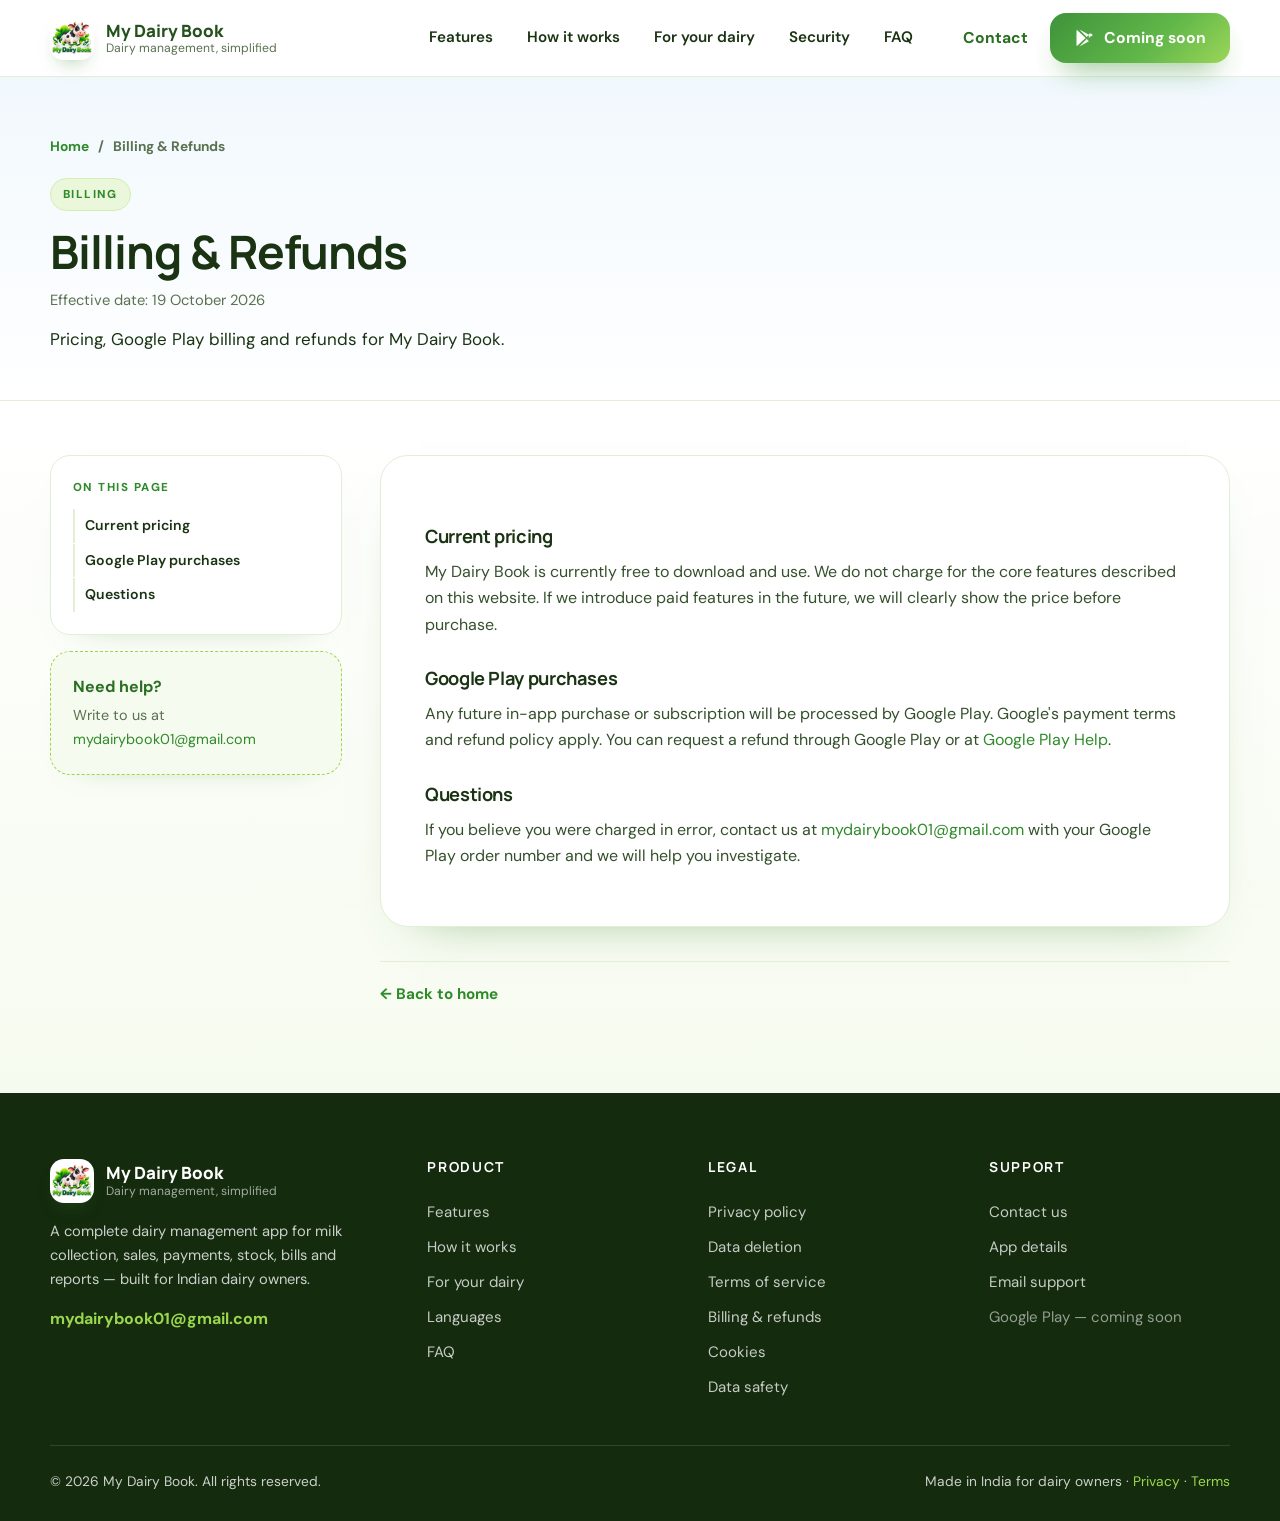
==== billing-refunds.html @ ce06f439 "Add My Dairy Book marketing website and legal pages" ====
<!DOCTYPE html>
<html lang="en">
<head>
  <meta charset="UTF-8">
  <meta name="viewport" content="width=device-width, initial-scale=1.0">
  <title>Billing &amp; Refunds — My Dairy Book</title>
  <meta name="description" content="How billing works for My Dairy Book, including current free pricing, Google Play purchases and refund requests.">
  <meta name="theme-color" content="#2F8A2A">
  <link rel="icon" href="assets/app_icon.png">
  <link rel="preconnect" href="https://fonts.googleapis.com">
  <link rel="preconnect" href="https://fonts.gstatic.com" crossorigin>
  <link href="https://fonts.googleapis.com/css2?family=DM+Sans:opsz,wght@9..40,400;9..40,500;9..40,600;9..40,700;9..40,800&family=Manrope:wght@500;600;700;800&display=swap" rel="stylesheet">
  <link rel="stylesheet" href="styles.css">
  <noscript>
    <style>
      .reveal { opacity: 1 !important; transform: none !important; }
    </style>
  </noscript>
</head>
<body class="legal-page">
  <a class="skip-link" href="#main">Skip to content</a>

<header class="site-header" id="top">
    <div class="container header-inner">
      <a class="brand" href="index.html#top" aria-label="My Dairy Book home">
        <img src="assets/app_icon.png" alt="" class="brand-mark">
        <span class="brand-text">
          <strong>My Dairy Book</strong>
          <span>Dairy management, simplified</span>
        </span>
      </a>

      <nav class="desktop-nav" aria-label="Main navigation">
        <a href="index.html#features">Features</a>
        <a href="index.html#how-it-works">How it works</a>
        <a href="index.html#who-its-for">For your dairy</a>
        <a href="index.html#security">Security</a>
        <a href="index.html#faq">FAQ</a>
      </nav>

      <div class="header-actions">
        <a class="btn btn-ghost desktop-only" href="index.html#contact">Contact</a>
        <span class="btn btn-primary btn-coming-soon">
          <svg viewBox="0 0 24 24" aria-hidden="true" class="btn-icon"><path d="M3.6 2.4 13.9 12 3.6 21.6c-.4-.3-.6-.8-.6-1.3V3.7c0-.5.2-1 .6-1.3Zm11.7 10.9 2.6 2.6-11.4 6.3 8.8-8.9Zm0-2.6L6.5 1.8l11.4 6.3-2.6 2.6Zm1.4 1.3 5-2.7c.7-.4.7-1.4 0-1.8l-2.4-1.3-2.6 2.6 2.6 2.6-2.6.6Z"/></svg>
          Coming soon
        </span>
        <button type="button" class="menu-toggle" aria-label="Open menu" aria-expanded="false" aria-controls="mobile-nav">
          <span></span><span></span><span></span>
        </button>
      </div>
    </div>

    <div class="mobile-nav" id="mobile-nav" hidden>
      <a href="index.html#features">Features</a>
      <a href="index.html#how-it-works">How it works</a>
      <a href="index.html#who-its-for">For your dairy</a>
      <a href="index.html#security">Security</a>
      <a href="index.html#faq">FAQ</a>
      <a href="index.html#contact">Contact</a>
    </div>
  </header>

  <main id="main">
    <section class="legal-hero">
      <div class="container">
        <nav class="breadcrumb" aria-label="Breadcrumb">
          <a href="index.html">Home</a>
          <span aria-hidden="true">/</span>
          <span>Billing &amp; Refunds</span>
        </nav>
        <span class="doc-badge">Billing</span>
        <h1>Billing &amp; Refunds</h1>
        <p class="doc-meta">Effective date: 19 October 2026</p>
        <p class="legal-lead">Pricing, Google Play billing and refunds for My Dairy Book.</p>
      </div>
    </section>

    <section class="legal-page-body">
      <div class="container legal-layout">
        <aside class="legal-aside">
          <div class="toc-card">
            <span class="toc-title">On this page</span>
            <ol class="toc-list">
            <li><a href="#current-pricing">Current pricing</a></li>
            <li><a href="#google-play-purchases">Google Play purchases</a></li>
            <li><a href="#questions">Questions</a></li>
            </ol>
          </div>
          <div class="aside-contact">
            <strong>Need help?</strong>
            <p>Write to us at <a href="mailto:mydairybook01@gmail.com">mydairybook01@gmail.com</a></p>
          </div>
        </aside>

        <div>
          <article class="legal-document legal-document-page">
                    <div class="legal-doc-head">
                      <span class="doc-badge">Billing</span>
                      <h2>Billing &amp; Refunds</h2>
                      <p class="doc-meta">Effective date: 19 October 2026</p>
                    </div>

                    <div class="doc-body">
                      <h3 id="current-pricing">Current pricing</h3>
                      <p>My Dairy Book is currently free to download and use. We do not charge for the core features described on this website. If we introduce paid features in the future, we will clearly show the price before purchase.</p>

                      <h3 id="google-play-purchases">Google Play purchases</h3>
                      <p>Any future in-app purchase or subscription will be processed by Google Play. Google's payment terms and refund policy apply. You can request a refund through Google Play or at <a href="https://support.google.com/googleplay/answer/2479637" target="_blank" rel="noopener">Google Play Help</a>.</p>

                      <h3 id="questions">Questions</h3>
                      <p>If you believe you were charged in error, contact us at <a href="mailto:mydairybook01@gmail.com">mydairybook01@gmail.com</a> with your Google Play order number and we will help you investigate.</p>
                    </div>
                  </article>
          <p class="legal-back"><a href="index.html">&larr; Back to home</a></p>
        </div>
      </div>
    </section>
  </main>

<!-- ================= FOOTER ================= -->
  <footer class="site-footer">
    <div class="container footer-grid">
      <div class="footer-brand">
        <a class="brand" href="index.html#top">
          <img src="assets/app_icon.png" alt="" class="brand-mark">
          <span class="brand-text"><strong>My Dairy Book</strong><span>Dairy management, simplified</span></span>
        </a>
        <p>A complete dairy management app for milk collection, sales, payments, stock, bills and reports — built for Indian dairy owners.</p>
        <a class="footer-email" href="mailto:mydairybook01@gmail.com">mydairybook01@gmail.com</a>
      </div>

      <div class="footer-col">
        <h4>Product</h4>
        <a href="index.html#features">Features</a>
        <a href="index.html#how-it-works">How it works</a>
        <a href="index.html#who-its-for">For your dairy</a>
        <a href="index.html#languages">Languages</a>
        <a href="index.html#faq">FAQ</a>
      </div>

      <div class="footer-col">
        <h4>Legal</h4>
        <a href="privacy-policy.html">Privacy policy</a>
        <a href="data-deletion.html">Data deletion</a>
        <a href="terms-of-service.html">Terms of service</a>
        <a href="billing-refunds.html">Billing &amp; refunds</a>
        <a href="cookies.html">Cookies</a>
        <a href="index.html#security">Data safety</a>
      </div>

      <div class="footer-col">
        <h4>Support</h4>
        <a href="index.html#contact">Contact us</a>
        <a href="index.html#app-details">App details</a>
        <a href="mailto:mydairybook01@gmail.com">Email support</a>
        <span class="footer-coming-soon">Google Play — coming soon</span>
      </div>
    </div>

    <div class="container footer-bottom">
      <p>© 2026 My Dairy Book. All rights reserved.</p>
      <p>Made in India for dairy owners · <a href="privacy-policy.html">Privacy</a> · <a href="terms-of-service.html">Terms</a></p>
    </div>
  </footer>

  <button type="button" id="back-to-top" class="back-to-top" aria-label="Back to top" hidden>&uarr;</button>

  <script src="script.js"></script>
</body>
</html>
---- styles.css ----
/* ==========================================================================
   My Dairy Book — one-page website
   Brand palette taken from the app (lib/app/theme.dart)
   ========================================================================== */

:root {
  --g900: #24511c;
  --g800: #2a6e22;
  --g700: #2f8a2a;
  --g600: #3e9e32;
  --g500: #55b33a;
  --g400: #7cc844;
  --g300: #9bd74c;
  --g200: #d2efb0;
  --g100: #eaf7da;
  --g50: #f6fbef;

  --ink: #1a3313;
  --muted: #5a7250;
  --error: #d93a3a;

  --sky: #f1f8fd;
  --line: #e2eed5;
  --field-line: #cfe3bc;

  --white: #ffffff;
  --radius-sm: 14px;
  --radius: 20px;
  --radius-lg: 28px;

  --shadow-soft: 0 22px 45px -20px rgba(47, 125, 30, 0.25);
  --shadow-card: 0 16px 40px -22px rgba(47, 125, 30, 0.35);
  --grad: linear-gradient(135deg, var(--g700) 0%, var(--g500) 60%, #94d24b 100%);
  --grad-soft: linear-gradient(135deg, var(--g300), var(--g600));
  --container: 1180px;
}

* { margin: 0; padding: 0; box-sizing: border-box; }

html { scroll-behavior: smooth; scroll-padding-top: 92px; }

body {
  font-family: "DM Sans", system-ui, -apple-system, "Segoe UI", sans-serif;
  color: var(--ink);
  background: var(--white);
  line-height: 1.65;
  -webkit-font-smoothing: antialiased;
  overflow-x: hidden;
}

img { max-width: 100%; display: block; }
a { color: var(--g700); text-decoration: none; }
a:hover { text-decoration: underline; }
h1, h2, h3, h4 { font-family: "Manrope", "DM Sans", sans-serif; line-height: 1.15; letter-spacing: -0.02em; color: var(--ink); }

.container { width: min(var(--container), 100% - 48px); margin-inline: auto; }

.skip-link {
  position: absolute; left: -999px; top: 0; z-index: 999;
  background: var(--g700); color: #fff; padding: 10px 16px; border-radius: 0 0 12px 0;
}
.skip-link:focus { left: 0; }

/* ============ Buttons ============ */
.btn {
  display: inline-flex; align-items: center; justify-content: center; gap: 10px;
  font-weight: 700; font-size: 0.98rem; line-height: 1;
  padding: 15px 24px; border-radius: 16px; border: 0; cursor: pointer;
  transition: transform 0.2s ease, box-shadow 0.2s ease, background 0.2s ease;
  white-space: nowrap;
}
.btn:hover { text-decoration: none; transform: translateY(-2px); }
.btn:active { transform: translateY(0); }
.btn-coming-soon { cursor: default; opacity: 0.92; }
.btn-coming-soon:hover, .btn-coming-soon:active { transform: none; }
.btn-icon { width: 20px; height: 20px; fill: currentColor; flex: none; }
.btn-lg { padding: 18px 30px; font-size: 1.05rem; border-radius: 18px; }
.btn-block { width: 100%; }

.btn-primary {
  color: #fff; background: var(--grad);
  box-shadow: 0 16px 30px -14px rgba(47, 138, 42, 0.7);
}
.btn-primary:hover { box-shadow: 0 20px 38px -14px rgba(47, 138, 42, 0.85); }

.btn-outline {
  color: var(--g800); background: #fff; border: 2px solid var(--g300);
  box-shadow: 0 10px 24px -18px rgba(47, 125, 30, 0.5);
}
.btn-outline:hover { border-color: var(--g500); }

.btn-ghost { color: var(--g800); background: transparent; padding-inline: 14px; }
.btn-ghost:hover { background: var(--g100); }

.btn-white { color: var(--g800); background: #fff; box-shadow: 0 18px 36px -20px rgba(0, 0, 0, 0.45); }
.btn-outline-light { color: #fff; border: 2px solid rgba(255, 255, 255, 0.55); background: transparent; }
.btn-outline-light:hover { background: rgba(255, 255, 255, 0.12); }

/* ============ Header ============ */
.site-header {
  position: sticky; top: 0; z-index: 60;
  background: rgba(255, 255, 255, 0.86);
  backdrop-filter: blur(16px);
  -webkit-backdrop-filter: blur(16px);
  border-bottom: 1px solid rgba(226, 238, 213, 0.9);
}
.header-inner { display: flex; align-items: center; gap: 22px; height: 76px; }

.brand { display: inline-flex; align-items: center; gap: 12px; }
.brand:hover { text-decoration: none; }
.brand-mark { width: 44px; height: 44px; border-radius: 14px; box-shadow: 0 10px 20px -12px rgba(47, 125, 30, 0.65); }
.brand-text { display: flex; flex-direction: column; line-height: 1.2; }
.brand-text strong { font-family: "Manrope", sans-serif; font-size: 1.06rem; font-weight: 800; color: var(--g900); }
.brand-text span { font-size: 0.76rem; color: var(--muted); }

.desktop-nav { display: flex; gap: 6px; margin-left: auto; }
.desktop-nav a {
  color: var(--ink); font-weight: 600; font-size: 0.95rem;
  padding: 10px 14px; border-radius: 12px; transition: background 0.2s ease, color 0.2s ease;
}
.desktop-nav a:hover { background: var(--g100); color: var(--g800); text-decoration: none; }
.header-actions { display: flex; align-items: center; gap: 8px; }

.menu-toggle {
  display: none; flex-direction: column; justify-content: center; gap: 5px;
  width: 44px; height: 44px; border-radius: 12px; border: 1.5px solid var(--field-line);
  background: #fff; cursor: pointer; padding: 0 11px;
}
.menu-toggle span { display: block; height: 2px; background: var(--g800); border-radius: 2px; transition: transform 0.25s ease, opacity 0.25s ease; }
.menu-toggle[aria-expanded="true"] span:nth-child(1) { transform: translateY(7px) rotate(45deg); }
.menu-toggle[aria-expanded="true"] span:nth-child(2) { opacity: 0; }
.menu-toggle[aria-expanded="true"] span:nth-child(3) { transform: translateY(-7px) rotate(-45deg); }

.mobile-nav {
  display: none; flex-direction: column; gap: 2px;
  padding: 12px 24px 20px; border-top: 1px solid var(--line); background: #fff;
}
.mobile-nav a { padding: 12px 8px; font-weight: 600; color: var(--ink); border-radius: 10px; }
.mobile-nav a:hover { background: var(--g50); text-decoration: none; color: var(--g800); }

/* ============ Hero ============ */
.hero {
  position: relative; overflow: hidden;
  background: linear-gradient(180deg, var(--sky) 0%, var(--white) 46%, var(--g50) 100%);
  padding: 68px 0 0;
}
.hero-glow { position: absolute; border-radius: 50%; filter: blur(70px); pointer-events: none; }
.hero-glow-a { width: 520px; height: 520px; background: rgba(155, 215, 76, 0.35); top: -160px; right: -120px; }
.hero-glow-b { width: 420px; height: 420px; background: rgba(124, 200, 68, 0.22); bottom: 40px; left: -180px; }

.hero-grid {
  position: relative; display: grid; grid-template-columns: 1.05fr 0.95fr;
  gap: 56px; align-items: center; padding-bottom: 26px;
}
.hero-copy { max-width: 620px; }

.eyebrow {
  display: inline-flex; align-items: center; gap: 9px;
  font-size: 0.78rem; font-weight: 800; letter-spacing: 0.14em; text-transform: uppercase;
  color: var(--g700); background: var(--g100); border: 1px solid var(--g200);
  padding: 8px 14px; border-radius: 999px; margin-bottom: 22px;
}
.eyebrow-dot { width: 8px; height: 8px; border-radius: 50%; background: var(--g500); box-shadow: 0 0 0 4px rgba(85, 179, 58, 0.18); }
.eyebrow-light { color: #eafbe0; background: rgba(255, 255, 255, 0.12); border-color: rgba(255, 255, 255, 0.22); }

.hero h1 { font-size: clamp(2.5rem, 4.6vw, 3.9rem); font-weight: 800; margin-bottom: 20px; }
.grad-text { background: var(--grad); -webkit-background-clip: text; background-clip: text; color: transparent; }
.hero-lead { font-size: 1.12rem; color: var(--muted); max-width: 560px; margin-bottom: 30px; }
.hero-actions { display: flex; flex-wrap: wrap; gap: 14px; margin-bottom: 32px; }

.hero-trust { display: flex; align-items: center; gap: 14px; color: var(--muted); font-size: 0.95rem; }
.hero-trust strong { color: var(--ink); }
.trust-avatars { display: flex; }
.trust-avatars span {
  width: 38px; height: 38px; border-radius: 50%; display: grid; place-items: center;
  background: #fff; border: 2px solid var(--g200); font-size: 1rem; margin-left: -8px;
  box-shadow: 0 8px 18px -12px rgba(47, 125, 30, 0.5);
}
.trust-avatars span:first-child { margin-left: 0; }

/* Phone mockup */
.hero-visual { position: relative; display: flex; justify-content: center; }
.phone-frame {
  position: relative; width: 330px; border-radius: 46px; padding: 12px;
  background: linear-gradient(160deg, #2f5d24, #16330f);
  box-shadow: 0 50px 90px -40px rgba(26, 51, 19, 0.65), inset 0 0 0 2px rgba(255, 255, 255, 0.08);
}
.phone-notch {
  position: absolute; top: 22px; left: 50%; transform: translateX(-50%);
  width: 110px; height: 22px; border-radius: 999px; background: #10270c; z-index: 2;
}
.phone-screen {
  border-radius: 36px; background: linear-gradient(180deg, var(--sky), var(--g50));
  padding: 54px 16px 18px; min-height: 560px; overflow: hidden;
}
.app-topbar { display: flex; align-items: center; justify-content: space-between; margin-bottom: 16px; }
.app-overline { display: block; font-size: 0.62rem; letter-spacing: 0.16em; font-weight: 800; color: var(--g700); }
.app-topbar strong { font-size: 1.02rem; color: var(--ink); }
.app-avatar {
  width: 40px; height: 40px; border-radius: 50%; display: grid; place-items: center;
  background: #fff; border: 2px solid var(--g300); color: var(--g800); font-weight: 800; font-size: 0.8rem;
}
.profit-card {
  background: var(--grad); border-radius: 22px; padding: 16px;
  color: #fff; box-shadow: 0 22px 36px -20px rgba(47, 138, 42, 0.8);
}
.profit-label { font-size: 0.62rem; letter-spacing: 0.14em; font-weight: 800; opacity: 0.8; }
.profit-value { display: block; font-size: 1.9rem; font-weight: 800; margin: 4px 0 12px; }
.profit-split { display: flex; gap: 10px; border-top: 1px solid rgba(255, 255, 255, 0.22); padding-top: 10px; }
.profit-split span { flex: 1; display: flex; flex-direction: column; }
.profit-split small { font-size: 0.62rem; opacity: 0.78; }
.profit-split b { font-size: 0.86rem; }

.app-section-title { font-size: 0.62rem; letter-spacing: 0.14em; font-weight: 800; color: var(--muted); margin: 16px 0 10px; }
.app-metrics { display: grid; grid-template-columns: 1fr 1fr; gap: 10px; }
.app-metric {
  background: #fff; border: 1px solid var(--line); border-radius: 16px; padding: 12px;
  display: flex; flex-direction: column; gap: 2px;
  box-shadow: 0 12px 24px -20px rgba(47, 125, 30, 0.5);
}
.app-metric b { font-size: 1rem; color: var(--g900); }
.app-metric small { font-size: 0.68rem; color: var(--muted); }
.metric-icon { width: 30px; height: 30px; border-radius: 10px; display: grid; place-items: center; font-size: 0.9rem; margin-bottom: 4px; }
.metric-icon.green { background: var(--g100); }
.metric-icon.blue { background: #e4f1fb; }
.metric-icon.amber { background: #fff1cf; }
.metric-icon.pink { background: #fde8e8; }

.app-actions { display: grid; grid-template-columns: repeat(4, 1fr); gap: 8px; margin-top: 14px; }
.app-actions div {
  background: #fff; border: 1px solid var(--line); border-radius: 14px; padding: 10px 4px;
  display: flex; flex-direction: column; align-items: center; gap: 4px; font-size: 1.05rem;
}
.app-actions small { font-size: 0.6rem; color: var(--g900); font-weight: 700; }

.float-card {
  position: absolute; display: flex; align-items: center; gap: 10px;
  background: #fff; border: 1px solid var(--line); border-radius: 18px; padding: 12px 16px;
  box-shadow: var(--shadow-card); animation: floaty 5s ease-in-out infinite;
}
.float-card strong { display: block; font-size: 0.86rem; color: var(--ink); }
.float-card small { font-size: 0.72rem; color: var(--muted); }
.float-icon {
  width: 34px; height: 34px; border-radius: 12px; display: grid; place-items: center;
  background: var(--g100); color: var(--g700); font-weight: 800; flex: none;
}
.float-icon.blue { background: #e4f1fb; color: #2f6fa8; }
.float-a { top: 72px; left: -18px; }
.float-b { bottom: 84px; right: -26px; animation-delay: 1.6s; }
.hero-ring {
  position: absolute; inset: auto -20px -40px auto; width: 200px; height: 200px;
  border: 22px solid rgba(155, 215, 76, 0.25); border-radius: 50%; z-index: -1;
}

@keyframes floaty {
  0%, 100% { transform: translateY(0); }
  50% { transform: translateY(-10px); }
}

/* Stats strip */
.stats-strip {
  position: relative; display: grid; grid-template-columns: repeat(4, 1fr); gap: 12px;
  background: #fff; border: 1px solid var(--line); border-radius: 26px;
  padding: 24px 28px; margin-top: 44px;
  box-shadow: var(--shadow-card);
}
.stat { display: flex; flex-direction: column; align-items: center; text-align: center; padding: 6px 10px; }
.stat + .stat { border-left: 1px solid var(--line); }
.stat strong { font-family: "Manrope", sans-serif; font-size: 2rem; font-weight: 800; color: var(--g700); }
.stat span { font-size: 0.86rem; color: var(--muted); font-weight: 600; }

/* ============ Logo strip ============ */
.logo-strip { padding: 30px 0 8px; }
.logo-strip-inner {
  display: flex; flex-wrap: wrap; align-items: center; justify-content: center; gap: 14px;
  color: var(--muted); font-weight: 700; font-size: 0.94rem;
}
.logo-strip-inner i { width: 5px; height: 5px; border-radius: 50%; background: var(--g300); }

/* ============ Sections ============ */
.section { padding: 96px 0; }
.section-alt { background: linear-gradient(180deg, var(--g50), #fbfdf7); }
.section-dark { background: linear-gradient(140deg, var(--g900), var(--g800) 55%, var(--g700)); color: #fff; }

.section-head { max-width: 720px; margin: 0 auto 56px; text-align: center; }
.section-head h2 { font-size: clamp(2rem, 3.4vw, 2.8rem); font-weight: 800; margin-bottom: 16px; }
.section-head p { color: var(--muted); font-size: 1.06rem; }

/* ============ Features ============ */
.feature-grid { display: grid; grid-template-columns: repeat(3, 1fr); gap: 22px; }
.feature-card {
  background: #fff; border: 1px solid var(--line); border-radius: var(--radius-lg);
  padding: 28px 26px; transition: transform 0.25s ease, box-shadow 0.25s ease, border-color 0.25s ease;
  box-shadow: 0 14px 34px -30px rgba(47, 125, 30, 0.55);
}
.feature-card:hover { transform: translateY(-6px); box-shadow: var(--shadow-card); border-color: var(--g200); }
.feature-icon {
  width: 54px; height: 54px; border-radius: 17px; display: grid; place-items: center;
  background: var(--grad-soft); color: #fff; margin-bottom: 20px;
  box-shadow: 0 14px 26px -16px rgba(62, 158, 50, 0.9);
}
.feature-icon svg { width: 27px; height: 27px; }
.feature-card h3 { font-size: 1.18rem; margin-bottom: 9px; }
.feature-card p { color: var(--muted); font-size: 0.97rem; }

.feature-extra {
  margin-top: 26px; display: grid; grid-template-columns: 1fr 1fr; gap: 30px; align-items: center;
  background: linear-gradient(120deg, var(--sky), var(--g50));
  border: 1px solid var(--line); border-radius: var(--radius-lg); padding: 38px 40px;
}
.mini-label { display: block; font-size: 0.76rem; letter-spacing: 0.14em; text-transform: uppercase; font-weight: 800; color: var(--g700); margin-bottom: 10px; }
.feature-extra h3 { font-size: 1.7rem; margin-bottom: 10px; }
.feature-extra p { color: var(--muted); }
.chips { display: flex; flex-wrap: wrap; gap: 10px; justify-content: flex-end; }
.chip {
  background: #fff; border: 1px solid var(--field-line); border-radius: 999px;
  padding: 11px 18px; font-weight: 700; font-size: 0.9rem; color: var(--g900);
  box-shadow: 0 10px 22px -20px rgba(47, 125, 30, 0.6);
}

/* ============ How it works ============ */
.steps { display: grid; grid-template-columns: repeat(4, 1fr); gap: 22px; counter-reset: step; }
.step {
  position: relative; background: #fff; border: 1px solid var(--line); border-radius: var(--radius-lg);
  padding: 30px 24px 26px; overflow: hidden;
  box-shadow: 0 14px 34px -30px rgba(47, 125, 30, 0.55);
}
.step-number {
  position: absolute; top: 16px; right: 20px;
  font-family: "Manrope", sans-serif; font-size: 2.4rem; font-weight: 800;
  color: var(--g100); line-height: 1;
}
.step-icon { font-size: 1.9rem; margin-bottom: 18px; }
.step h3 { font-size: 1.08rem; margin-bottom: 8px; }
.step p { color: var(--muted); font-size: 0.94rem; }

/* ============ Split / audience ============ */
.split-grid { display: grid; grid-template-columns: 1fr 1fr; gap: 60px; align-items: center; }
.split-copy h2 { font-size: clamp(1.9rem, 3vw, 2.6rem); margin-bottom: 16px; }
.split-copy p { color: var(--muted); margin-bottom: 22px; }
.check-list { list-style: none; display: grid; gap: 12px; }
.check-list li { display: flex; align-items: flex-start; gap: 12px; font-weight: 600; color: var(--ink); }
.check-list span {
  width: 26px; height: 26px; flex: none; border-radius: 9px; display: grid; place-items: center;
  background: var(--g100); color: var(--g700); font-weight: 800; font-size: 0.8rem;
}

.audience-grid { display: grid; grid-template-columns: 1fr 1fr; gap: 18px; }
.audience-card {
  background: #fff; border: 1px solid var(--line); border-radius: var(--radius);
  padding: 24px 22px; box-shadow: 0 14px 34px -30px rgba(47, 125, 30, 0.55);
}
.audience-card:nth-child(2), .audience-card:nth-child(3) { transform: translateY(18px); }
.audience-card span { font-size: 1.8rem; display: block; margin-bottom: 12px; }
.audience-card h3 { font-size: 1.04rem; margin-bottom: 6px; }
.audience-card p { color: var(--muted); font-size: 0.9rem; }

/* ============ Languages ============ */
.languages-grid { display: grid; grid-template-columns: 1.1fr 0.9fr; gap: 60px; align-items: center; }
.section-dark h2 { color: #fff; font-size: clamp(1.9rem, 3vw, 2.6rem); margin-bottom: 16px; }
.light-text { color: rgba(255, 255, 255, 0.82); margin-bottom: 26px; }
.language-tags { display: flex; flex-wrap: wrap; gap: 10px; }
.language-tags span {
  background: rgba(255, 255, 255, 0.12); border: 1px solid rgba(255, 255, 255, 0.2);
  color: #fff; border-radius: 999px; padding: 9px 16px; font-weight: 600; font-size: 0.92rem;
}

.language-visual { display: grid; gap: 18px; }
.quote-card {
  position: relative; background: #fff; color: var(--ink); border-radius: var(--radius-lg);
  padding: 30px 28px 24px; box-shadow: 0 30px 60px -30px rgba(0, 0, 0, 0.5);
}
.quote-mark { position: absolute; top: -6px; left: 20px; font-size: 4rem; color: var(--g200); font-family: Georgia, serif; line-height: 1; }
.quote-card p { font-size: 1.08rem; font-weight: 600; position: relative; }
.quote-caption { display: block; margin-top: 12px; color: var(--muted); font-size: 0.84rem; font-weight: 700; }
.quote-card-small { display: flex; align-items: center; gap: 16px; padding: 20px 24px; }
.quote-card-small p { font-size: 0.94rem; font-weight: 700; }

.voice-bars { display: flex; align-items: flex-end; gap: 4px; height: 34px; flex: none; }
.voice-bars i { width: 5px; border-radius: 4px; background: var(--g500); animation: pulse 1.2s ease-in-out infinite; }
.voice-bars i:nth-child(1) { height: 40%; animation-delay: 0s; }
.voice-bars i:nth-child(2) { height: 75%; animation-delay: 0.12s; }
.voice-bars i:nth-child(3) { height: 55%; animation-delay: 0.24s; }
.voice-bars i:nth-child(4) { height: 95%; animation-delay: 0.36s; }
.voice-bars i:nth-child(5) { height: 60%; animation-delay: 0.48s; }
.voice-bars i:nth-child(6) { height: 85%; animation-delay: 0.6s; }
.voice-bars i:nth-child(7) { height: 45%; animation-delay: 0.72s; }
.voice-bars i:nth-child(8) { height: 70%; animation-delay: 0.84s; }

@keyframes pulse {
  0%, 100% { transform: scaleY(0.6); opacity: 0.7; }
  50% { transform: scaleY(1); opacity: 1; }
}

/* ============ Security ============ */
.security-grid { display: grid; grid-template-columns: repeat(4, 1fr); gap: 20px; margin-bottom: 26px; }
.security-card {
  background: #fff; border: 1px solid var(--line); border-radius: var(--radius);
  padding: 26px 24px; box-shadow: 0 14px 34px -30px rgba(47, 125, 30, 0.55);
}
.security-icon { font-size: 1.7rem; display: block; margin-bottom: 14px; }
.security-card h3 { font-size: 1.04rem; margin-bottom: 8px; }
.security-card p { color: var(--muted); font-size: 0.92rem; }

.permissions-card {
  background: linear-gradient(120deg, var(--g50), var(--sky));
  border: 1px solid var(--line); border-radius: var(--radius-lg); padding: 34px 38px;
}
.permissions-card h3 { font-size: 1.3rem; margin-bottom: 20px; }
.permissions-grid { display: grid; grid-template-columns: repeat(3, 1fr); gap: 18px; }
.permissions-grid div { display: flex; flex-direction: column; gap: 4px; }
.permissions-grid strong { color: var(--g800); font-size: 0.96rem; }
.permissions-grid span { color: var(--muted); font-size: 0.88rem; }

.datasafety-card {
  margin-top: 26px; background: #fff; border: 1px solid var(--line);
  border-radius: var(--radius-lg); padding: 34px 38px;
  box-shadow: 0 14px 34px -30px rgba(47, 125, 30, 0.55);
}
.datasafety-head { display: flex; align-items: center; gap: 16px; margin-bottom: 24px; }
.datasafety-head .security-icon { margin: 0; }
.datasafety-head h3 { font-size: 1.3rem; margin-bottom: 4px; }
.datasafety-head p { color: var(--muted); font-size: 0.94rem; }
.datasafety-grid { display: grid; grid-template-columns: repeat(2, 1fr); gap: 18px 30px; }
.datasafety-grid div { display: flex; flex-direction: column; gap: 3px; padding-left: 16px; border-left: 3px solid var(--g200); }
.datasafety-grid strong { color: var(--g800); font-size: 0.96rem; }
.datasafety-grid span { color: var(--muted); font-size: 0.88rem; }

/* ============ Legal ============ */
.legal-overview { display: grid; grid-template-columns: repeat(2, 1fr); gap: 16px; margin-bottom: 60px; }
.legal-tile {
  display: flex; align-items: center; gap: 16px;
  background: #fff; border: 1px solid var(--line); border-radius: var(--radius);
  padding: 20px 22px; color: var(--ink); box-shadow: 0 14px 34px -32px rgba(47, 125, 30, 0.6);
  transition: transform 0.22s ease, border-color 0.22s ease, box-shadow 0.22s ease;
}
.legal-tile:hover { text-decoration: none; transform: translateY(-3px); border-color: var(--g200); box-shadow: var(--shadow-card); }
.legal-tile-icon { width: 48px; height: 48px; border-radius: 15px; background: var(--g100); display: grid; place-items: center; font-size: 1.3rem; flex: none; }
.legal-tile span:nth-child(2) { display: flex; flex-direction: column; gap: 2px; }
.legal-tile strong { font-size: 1.02rem; }
.legal-tile small { color: var(--muted); font-size: 0.86rem; }
.legal-arrow { margin-left: auto; color: var(--g600); font-size: 1.3rem; font-weight: 700; }

.legal-document {
  background: #fff; border: 1px solid var(--line); border-radius: var(--radius-lg);
  padding: 46px 50px; margin-bottom: 30px; scroll-margin-top: 100px;
  box-shadow: 0 22px 50px -40px rgba(47, 125, 30, 0.7);
}
.legal-doc-head { border-bottom: 1px solid var(--line); padding-bottom: 24px; margin-bottom: 28px; }
.doc-badge {
  display: inline-block; background: var(--g100); color: var(--g700); border: 1px solid var(--g200);
  font-size: 0.72rem; font-weight: 800; letter-spacing: 0.12em; text-transform: uppercase;
  padding: 6px 12px; border-radius: 999px; margin-bottom: 14px;
}
.legal-doc-head h2 { font-size: clamp(1.7rem, 2.6vw, 2.2rem); margin-bottom: 8px; }
.doc-meta { color: var(--muted); font-size: 0.88rem; }
.doc-body { max-width: 860px; }
.doc-body p { color: #35502c; margin-bottom: 16px; }
.doc-body h3 { font-size: 1.14rem; margin: 30px 0 12px; }
.doc-body ul { margin: 0 0 18px 0; padding-left: 22px; display: grid; gap: 8px; }
.doc-body li { color: #35502c; }
.doc-body strong { color: var(--ink); }

.contact-box {
  background: var(--g50); border: 1px dashed var(--g300); border-radius: var(--radius);
  padding: 22px 24px; margin-top: 12px;
}
.contact-box strong { display: block; margin-bottom: 6px; color: var(--g800); }
.contact-box p { margin: 0; }

.steps-list { display: grid; gap: 16px; margin: 18px 0 26px; }
.steps-item { display: flex; gap: 16px; align-items: flex-start; }
.steps-item > span {
  width: 34px; height: 34px; flex: none; border-radius: 11px; display: grid; place-items: center;
  background: var(--grad-soft); color: #fff; font-weight: 800; font-size: 0.9rem;
}
.steps-item strong { display: block; margin-bottom: 2px; }
.steps-item p { margin: 0; }

/* ============ Legal pages ============ */
.legal-hero {
  background: linear-gradient(180deg, var(--sky), #fff);
  border-bottom: 1px solid var(--line);
  padding: 58px 0 46px;
}
.breadcrumb {
  display: flex; align-items: center; gap: 9px; flex-wrap: wrap;
  font-size: 0.86rem; font-weight: 700; color: var(--muted); margin-bottom: 20px;
}
.breadcrumb a { color: var(--g700); }
.legal-hero .doc-badge { margin-bottom: 14px; }
.legal-hero h1 { font-size: clamp(2rem, 3.6vw, 2.9rem); margin-bottom: 10px; }
.legal-hero .doc-meta { color: var(--muted); font-size: 0.92rem; }
.legal-lead { color: var(--ink); font-size: 1.06rem; max-width: 760px; margin-top: 14px; }

.legal-page-body { padding: 54px 0 86px; background: linear-gradient(180deg, #fff, var(--g50)); }
.legal-layout { display: grid; grid-template-columns: 292px 1fr; gap: 38px; align-items: start; }
.legal-aside { position: sticky; top: 98px; display: grid; gap: 16px; }
.toc-card, .aside-contact {
  background: #fff; border: 1px solid var(--line); border-radius: var(--radius);
  padding: 22px; box-shadow: 0 14px 34px -32px rgba(47, 125, 30, 0.6);
}
.toc-title {
  display: block; font-size: 0.72rem; letter-spacing: 0.13em; text-transform: uppercase;
  font-weight: 800; color: var(--g700); margin-bottom: 12px;
}
.toc-list { list-style: none; display: grid; gap: 1px; max-height: 58vh; overflow: auto; }
.toc-list a {
  display: block; padding: 7px 10px; border-left: 2px solid var(--line);
  color: var(--ink); font-size: 0.88rem; font-weight: 600; line-height: 1.4;
}
.toc-list a:hover { color: var(--g700); border-left-color: var(--g400); background: var(--g50); text-decoration: none; }
.aside-contact { background: var(--g50); border-style: dashed; border-color: var(--g300); }
.aside-contact strong { display: block; color: var(--g800); margin-bottom: 4px; }
.aside-contact p { color: var(--muted); font-size: 0.9rem; margin: 0; }

.legal-document-page { margin-bottom: 0; padding: 40px 44px; }
.legal-document-page .legal-doc-head { display: none; }
.legal-document-page .doc-body { max-width: none; }
.doc-body h3 { scroll-margin-top: 104px; }
.legal-back {
  margin-top: 34px; padding-top: 20px; border-top: 1px solid var(--line);
  font-weight: 700; font-size: 0.95rem;
}

/* ============ FAQ ============ */
.faq-grid { display: grid; grid-template-columns: 0.85fr 1.15fr; gap: 60px; align-items: start; }
.faq-grid h2 { font-size: clamp(1.9rem, 3vw, 2.5rem); margin-bottom: 14px; }
.faq-grid p { color: var(--muted); }
.faq-list { display: grid; gap: 12px; }
.faq-list details {
  background: #fff; border: 1px solid var(--line); border-radius: var(--radius);
  padding: 6px 22px; transition: border-color 0.2s ease;
}
.faq-list details[open] { border-color: var(--g200); box-shadow: 0 16px 36px -32px rgba(47, 125, 30, 0.7); }
.faq-list summary {
  cursor: pointer; list-style: none; display: flex; align-items: center; justify-content: space-between; gap: 14px;
  font-weight: 700; font-size: 1.02rem; padding: 16px 0; color: var(--ink);
}
.faq-list summary::-webkit-details-marker { display: none; }
.faq-list summary::after {
  content: "+"; font-size: 1.35rem; font-weight: 700; color: var(--g600);
  transition: transform 0.2s ease; flex: none;
}
.faq-list details[open] summary::after { transform: rotate(45deg); }
.faq-list details p { color: var(--muted); padding: 0 0 18px; font-size: 0.95rem; }

/* ============ App details ============ */
.details-card {
  max-width: 780px; margin: 0 auto; background: #fff; border: 1px solid var(--line);
  border-radius: var(--radius-lg); padding: 14px 34px; box-shadow: var(--shadow-card);
}
.details-row {
  display: flex; align-items: center; justify-content: space-between; gap: 24px;
  padding: 17px 0; border-bottom: 1px solid var(--line);
}
.details-row:last-child { border-bottom: 0; }
.details-row span { color: var(--muted); font-weight: 600; font-size: 0.95rem; }
.details-row strong { text-align: right; font-size: 0.98rem; }

/* ============ Contact ============ */
.contact-grid { display: grid; grid-template-columns: 1fr 0.95fr; gap: 60px; align-items: start; }
.contact-grid h2 { font-size: clamp(1.9rem, 3vw, 2.6rem); margin-bottom: 16px; }
.contact-grid p { color: var(--muted); margin-bottom: 26px; }
.contact-methods { display: grid; gap: 14px; }
.contact-method {
  display: flex; align-items: center; gap: 16px; color: var(--ink);
  background: #fff; border: 1px solid var(--line); border-radius: var(--radius);
  padding: 16px 20px; box-shadow: 0 14px 34px -32px rgba(47, 125, 30, 0.6);
}
a.contact-method:hover { text-decoration: none; border-color: var(--g200); }
.contact-method span { font-size: 1.4rem; }
.contact-method small { display: block; color: var(--muted); font-size: 0.8rem; font-weight: 700; }
.contact-method strong { font-size: 0.98rem; word-break: break-word; }

.contact-card {
  background: linear-gradient(150deg, var(--g900), var(--g700));
  border-radius: var(--radius-lg); padding: 36px 34px; color: #fff;
  box-shadow: 0 40px 70px -40px rgba(26, 51, 19, 0.8);
}
.contact-card h3 { color: #fff; font-size: 1.35rem; margin-bottom: 4px; }
.contact-card-sub { color: rgba(255, 255, 255, 0.75) !important; font-size: 0.9rem; margin-bottom: 22px !important; }
.contact-form { display: grid; gap: 8px; }
.contact-form label { font-size: 0.82rem; font-weight: 700; color: rgba(255, 255, 255, 0.85); margin-top: 6px; }
.contact-form input, .contact-form select, .contact-form textarea {
  width: 100%; padding: 13px 15px; border-radius: 13px; border: 1.5px solid rgba(255, 255, 255, 0.25);
  background: rgba(255, 255, 255, 0.96); color: var(--ink); font: inherit; font-size: 0.95rem; resize: vertical;
}
.contact-form input:focus, .contact-form select:focus, .contact-form textarea:focus {
  outline: 3px solid rgba(155, 215, 76, 0.5); border-color: transparent;
}
.contact-form .btn { margin-top: 14px; }
.form-note { font-size: 0.78rem; color: rgba(255, 255, 255, 0.7) !important; text-align: center; margin-top: 10px !important; }

/* ============ Final CTA ============ */
.final-cta { padding: 20px 0 96px; }
.final-cta-inner {
  display: flex; align-items: center; justify-content: space-between; gap: 40px;
  background: var(--grad); border-radius: 32px; padding: 54px 56px; color: #fff;
  box-shadow: 0 44px 80px -40px rgba(47, 138, 42, 0.75);
}
.final-cta h2 { color: #fff; font-size: clamp(1.8rem, 3vw, 2.5rem); margin-bottom: 10px; }
.final-cta p { color: rgba(255, 255, 255, 0.85); }
.final-cta-actions { display: flex; flex-wrap: wrap; gap: 14px; flex: none; }

/* ============ Footer ============ */
.site-footer { background: #142b0e; color: rgba(255, 255, 255, 0.78); padding: 66px 0 28px; }
.footer-grid { display: grid; grid-template-columns: 1.4fr 1fr 1fr 1fr; gap: 40px; padding-bottom: 46px; border-bottom: 1px solid rgba(255, 255, 255, 0.12); }
.footer-brand .brand { margin-bottom: 16px; }
.footer-brand .brand-text strong { color: #fff; }
.footer-brand .brand-text span { color: rgba(255, 255, 255, 0.6); }
.footer-brand p { font-size: 0.92rem; max-width: 330px; margin-bottom: 14px; }
.footer-email { color: var(--g300); font-weight: 700; }
.footer-col h4 { color: #fff; font-size: 0.86rem; letter-spacing: 0.12em; text-transform: uppercase; margin-bottom: 16px; }
.footer-col { display: flex; flex-direction: column; align-items: flex-start; gap: 10px; }
.footer-col a { color: rgba(255, 255, 255, 0.76); font-size: 0.94rem; }
.footer-col a:hover { color: #fff; }
.footer-coming-soon { color: rgba(255, 255, 255, 0.55); font-size: 0.94rem; }
.footer-bottom { display: flex; align-items: center; justify-content: space-between; gap: 16px; padding-top: 24px; font-size: 0.86rem; flex-wrap: wrap; }
.footer-bottom a { color: var(--g300); }

/* ============ Back to top ============ */
.back-to-top {
  position: fixed; right: 22px; bottom: 22px; z-index: 80;
  width: 48px; height: 48px; border-radius: 15px; border: 0; cursor: pointer;
  background: var(--grad); color: #fff; font-size: 1.3rem; font-weight: 800;
  box-shadow: 0 18px 34px -16px rgba(47, 138, 42, 0.85);
  transition: transform 0.2s ease, opacity 0.2s ease;
}
.back-to-top:hover { transform: translateY(-3px); }

/* ============ Reveal animation ============ */
.reveal { opacity: 0; transform: translateY(26px); transition: opacity 0.65s ease, transform 0.65s ease; }
.reveal.is-visible { opacity: 1; transform: translateY(0); }
@media (prefers-reduced-motion: reduce) {
  .reveal { opacity: 1; transform: none; transition: none; }
  .float-card, .voice-bars i { animation: none; }
  html { scroll-behavior: auto; }
}

/* ============ Responsive ============ */
@media (max-width: 1024px) {
  .hero-grid { grid-template-columns: 1fr; gap: 60px; }
  .hero-copy { max-width: 680px; }
  .hero-visual { order: -1; }
  .feature-grid { grid-template-columns: repeat(2, 1fr); }
  .steps { grid-template-columns: repeat(2, 1fr); }
  .security-grid { grid-template-columns: repeat(2, 1fr); }
  .permissions-grid { grid-template-columns: repeat(2, 1fr); }
  .split-grid, .languages-grid, .faq-grid, .contact-grid { grid-template-columns: 1fr; gap: 44px; }
  .legal-layout { grid-template-columns: 1fr; gap: 30px; }
  .legal-aside { position: static; }
  .toc-list { max-height: none; }
  .audience-card:nth-child(2), .audience-card:nth-child(3) { transform: none; }
  .footer-grid { grid-template-columns: 1fr 1fr; }
}

@media (max-width: 820px) {
  .desktop-nav, .desktop-only { display: none; }
  .menu-toggle { display: flex; }
  .mobile-nav { display: none; }
  .mobile-nav.open { display: flex; }
  .section { padding: 74px 0; }
  .stats-strip { grid-template-columns: repeat(2, 1fr); gap: 4px; padding: 20px; }
  .stat:nth-child(3) { border-left: 0; }
  .feature-extra { grid-template-columns: 1fr; padding: 30px 26px; }
  .chips { justify-content: flex-start; }
  .legal-overview { grid-template-columns: 1fr; }
  .legal-document { padding: 34px 26px; }
  .legal-document-page { padding: 28px 22px; }
  .legal-hero { padding: 42px 0 34px; }
  .final-cta-inner { flex-direction: column; align-items: flex-start; padding: 40px 30px; }
  .permissions-card { padding: 28px 24px; }
  .datasafety-grid { grid-template-columns: 1fr; }
  .datasafety-card { padding: 28px 24px; }
}

@media (max-width: 560px) {
  .container { width: calc(100% - 32px); }
  .feature-grid, .steps, .security-grid, .permissions-grid { grid-template-columns: 1fr; }
  .audience-grid { grid-template-columns: 1fr; }
  .hero { padding-top: 40px; }
  .hero h1 { font-size: 2.2rem; }
  .phone-frame { width: 300px; }
  .float-card { display: none; }
  .stat strong { font-size: 1.6rem; }
  .footer-grid { grid-template-columns: 1fr; gap: 30px; }
  .footer-bottom { flex-direction: column; align-items: flex-start; }
  .details-card { padding: 8px 22px; }
  .details-row { flex-direction: column; align-items: flex-start; gap: 4px; }
  .details-row strong { text-align: left; }
}
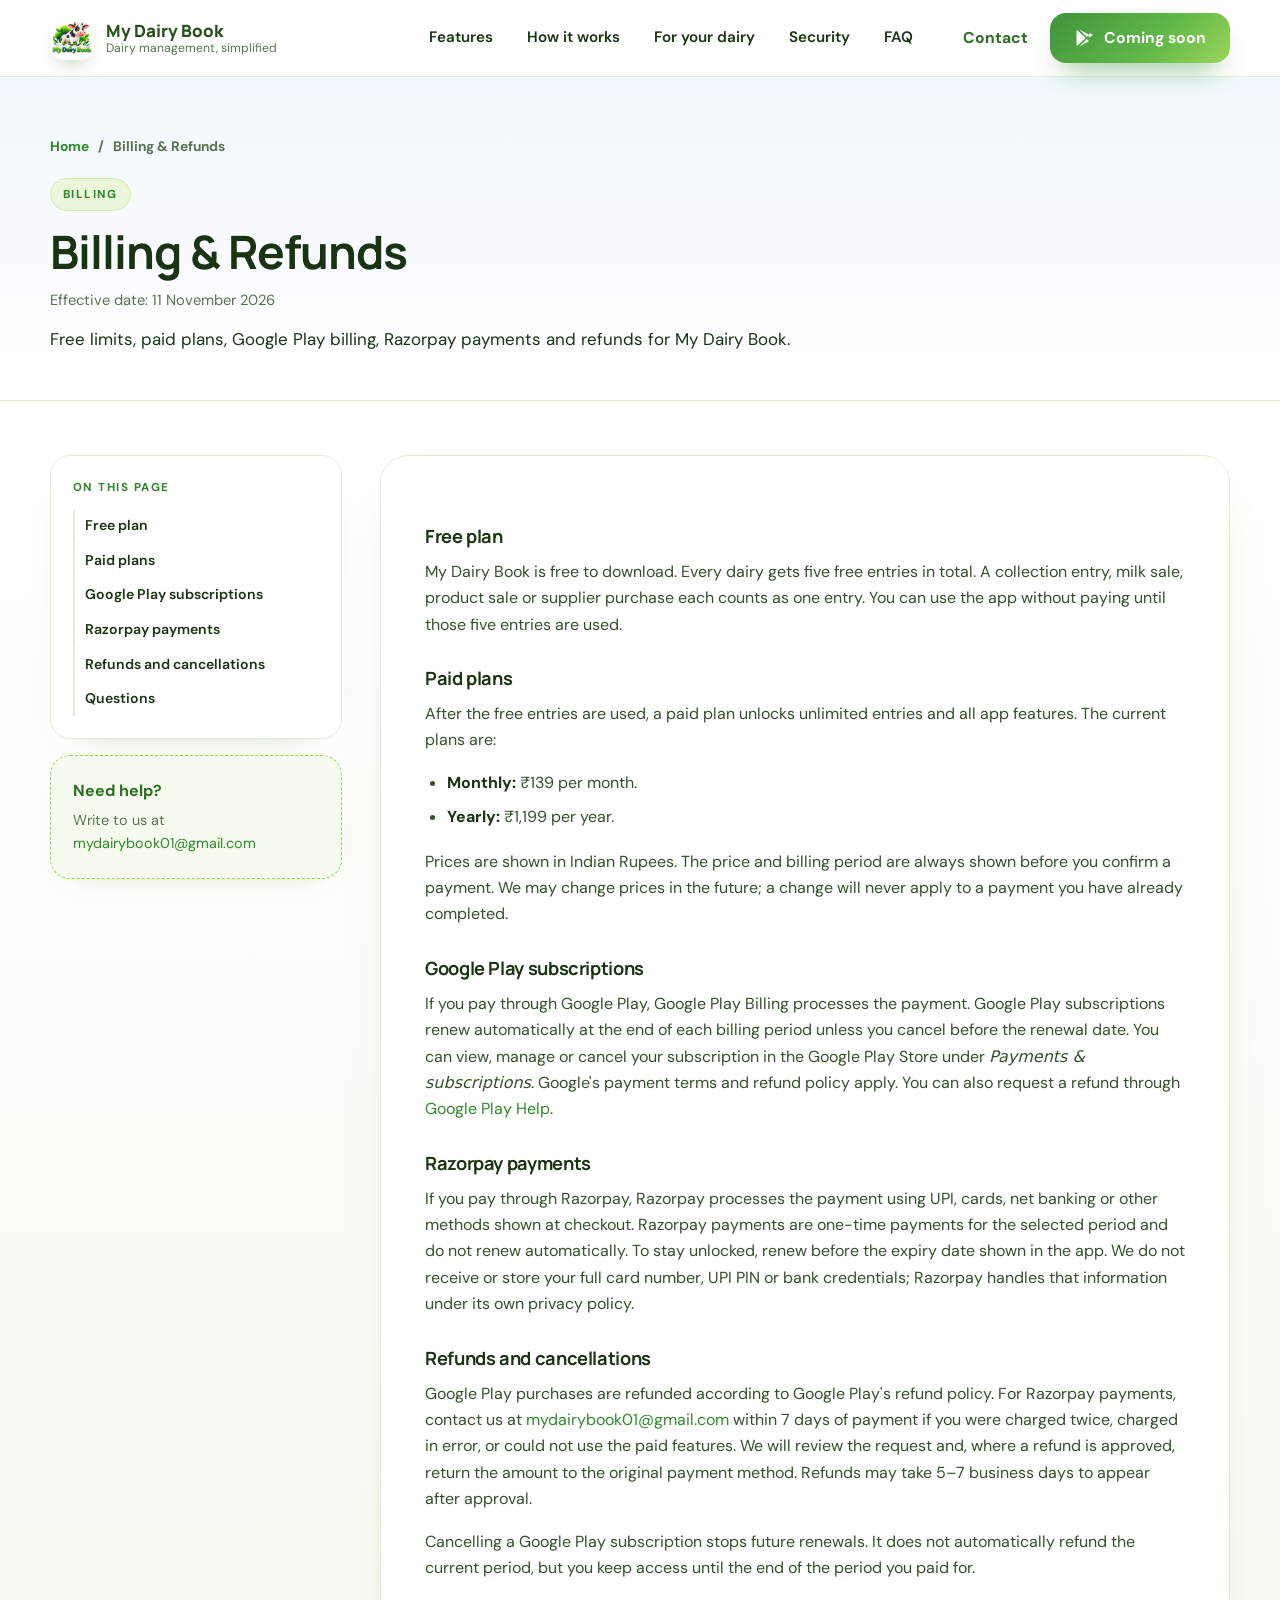
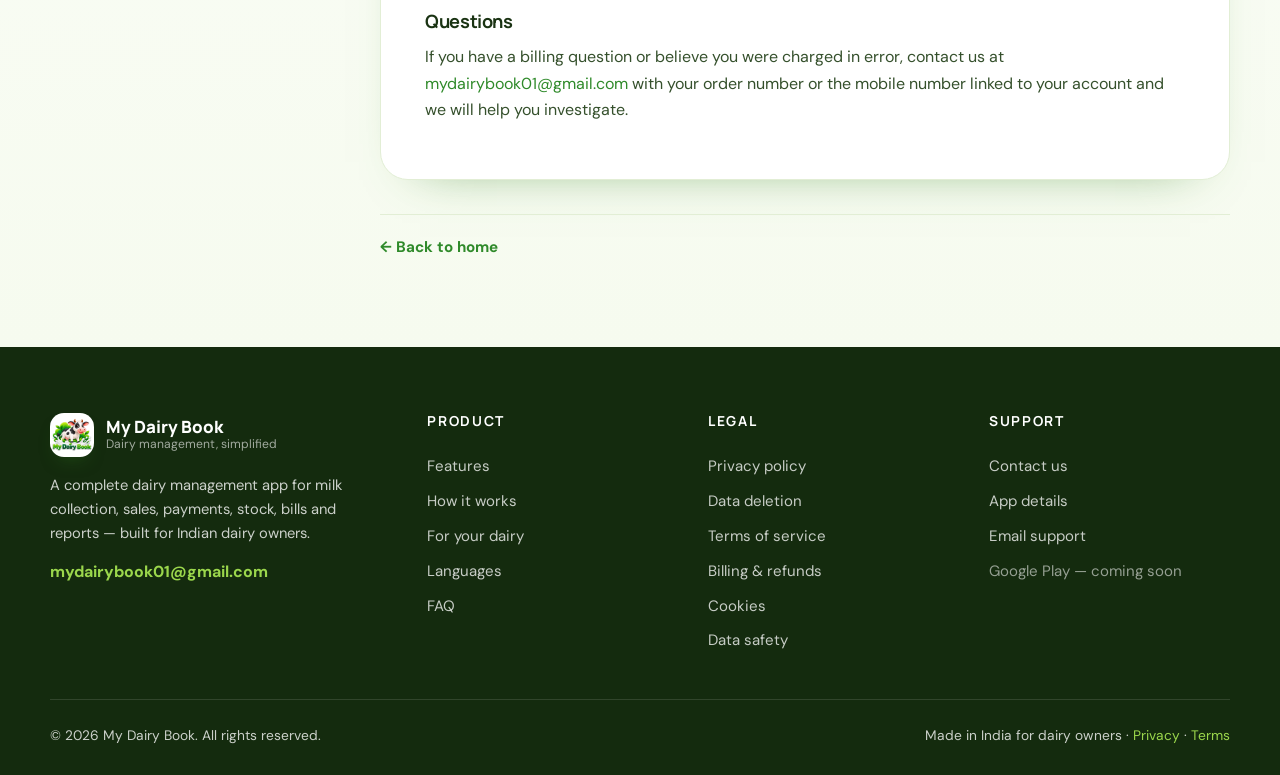
==== commit 06be7003: "Update homepage pricing copy for free entries and plans" ====
--- a/billing-refunds.html
+++ b/billing-refunds.html
@@ -4,7 +4,7 @@
   <meta charset="UTF-8">
   <meta name="viewport" content="width=device-width, initial-scale=1.0">
   <title>Billing &amp; Refunds — My Dairy Book</title>
-  <meta name="description" content="How billing works for My Dairy Book, including current free pricing, Google Play purchases and refund requests.">
+  <meta name="description" content="My Dairy Book plans, free entry limit, Google Play subscriptions, Razorpay payments, cancellations and refunds.">
   <meta name="theme-color" content="#2F8A2A">
   <link rel="icon" href="assets/app_icon.png">
   <link rel="preconnect" href="https://fonts.googleapis.com">
@@ -70,8 +70,8 @@
         </nav>
         <span class="doc-badge">Billing</span>
         <h1>Billing &amp; Refunds</h1>
-        <p class="doc-meta">Effective date: 19 October 2026</p>
-        <p class="legal-lead">Pricing, Google Play billing and refunds for My Dairy Book.</p>
+        <p class="doc-meta">Effective date: 11 November 2026</p>
+        <p class="legal-lead">Free limits, paid plans, Google Play billing, Razorpay payments and refunds for My Dairy Book.</p>
       </div>
     </section>
 
@@ -81,8 +81,11 @@
           <div class="toc-card">
             <span class="toc-title">On this page</span>
             <ol class="toc-list">
-            <li><a href="#current-pricing">Current pricing</a></li>
-            <li><a href="#google-play-purchases">Google Play purchases</a></li>
+            <li><a href="#free-plan">Free plan</a></li>
+            <li><a href="#paid-plans">Paid plans</a></li>
+            <li><a href="#google-play">Google Play subscriptions</a></li>
+            <li><a href="#razorpay">Razorpay payments</a></li>
+            <li><a href="#refunds">Refunds and cancellations</a></li>
             <li><a href="#questions">Questions</a></li>
             </ol>
           </div>
@@ -97,18 +100,33 @@
                     <div class="legal-doc-head">
                       <span class="doc-badge">Billing</span>
                       <h2>Billing &amp; Refunds</h2>
-                      <p class="doc-meta">Effective date: 19 October 2026</p>
+                      <p class="doc-meta">Effective date: 11 November 2026</p>
                     </div>
 
                     <div class="doc-body">
-                      <h3 id="current-pricing">Current pricing</h3>
-                      <p>My Dairy Book is currently free to download and use. We do not charge for the core features described on this website. If we introduce paid features in the future, we will clearly show the price before purchase.</p>
+                      <h3 id="free-plan">Free plan</h3>
+                      <p>My Dairy Book is free to download. Every dairy gets five free entries in total. A collection entry, milk sale, product sale or supplier purchase each counts as one entry. You can use the app without paying until those five entries are used.</p>
 
-                      <h3 id="google-play-purchases">Google Play purchases</h3>
-                      <p>Any future in-app purchase or subscription will be processed by Google Play. Google's payment terms and refund policy apply. You can request a refund through Google Play or at <a href="https://support.google.com/googleplay/answer/2479637" target="_blank" rel="noopener">Google Play Help</a>.</p>
+                      <h3 id="paid-plans">Paid plans</h3>
+                      <p>After the free entries are used, a paid plan unlocks unlimited entries and all app features. The current plans are:</p>
+                      <ul>
+                        <li><strong>Monthly:</strong> ₹139 per month.</li>
+                        <li><strong>Yearly:</strong> ₹1,199 per year.</li>
+                      </ul>
+                      <p>Prices are shown in Indian Rupees. The price and billing period are always shown before you confirm a payment. We may change prices in the future; a change will never apply to a payment you have already completed.</p>
+
+                      <h3 id="google-play">Google Play subscriptions</h3>
+                      <p>If you pay through Google Play, Google Play Billing processes the payment. Google Play subscriptions renew automatically at the end of each billing period unless you cancel before the renewal date. You can view, manage or cancel your subscription in the Google Play Store under <em>Payments &amp; subscriptions</em>. Google's payment terms and refund policy apply. You can also request a refund through <a href="https://support.google.com/googleplay/answer/2479637" target="_blank" rel="noopener">Google Play Help</a>.</p>
+
+                      <h3 id="razorpay">Razorpay payments</h3>
+                      <p>If you pay through Razorpay, Razorpay processes the payment using UPI, cards, net banking or other methods shown at checkout. Razorpay payments are one-time payments for the selected period and do not renew automatically. To stay unlocked, renew before the expiry date shown in the app. We do not receive or store your full card number, UPI PIN or bank credentials; Razorpay handles that information under its own privacy policy.</p>
+
+                      <h3 id="refunds">Refunds and cancellations</h3>
+                      <p>Google Play purchases are refunded according to Google Play's refund policy. For Razorpay payments, contact us at <a href="mailto:mydairybook01@gmail.com">mydairybook01@gmail.com</a> within 7 days of payment if you were charged twice, charged in error, or could not use the paid features. We will review the request and, where a refund is approved, return the amount to the original payment method. Refunds may take 5–7 business days to appear after approval.</p>
+                      <p>Cancelling a Google Play subscription stops future renewals. It does not automatically refund the current period, but you keep access until the end of the period you paid for.</p>
 
                       <h3 id="questions">Questions</h3>
-                      <p>If you believe you were charged in error, contact us at <a href="mailto:mydairybook01@gmail.com">mydairybook01@gmail.com</a> with your Google Play order number and we will help you investigate.</p>
+                      <p>If you have a billing question or believe you were charged in error, contact us at <a href="mailto:mydairybook01@gmail.com">mydairybook01@gmail.com</a> with your order number or the mobile number linked to your account and we will help you investigate.</p>
                     </div>
                   </article>
           <p class="legal-back"><a href="index.html">&larr; Back to home</a></p>
@@ -168,3 +186,4 @@
   <script src="script.js"></script>
 </body>
 </html>
+
--- a/styles.css
+++ b/styles.css
@@ -690,3 +690,5 @@
   .details-row { flex-direction: column; align-items: flex-start; gap: 4px; }
   .details-row strong { text-align: left; }
 }
+
+
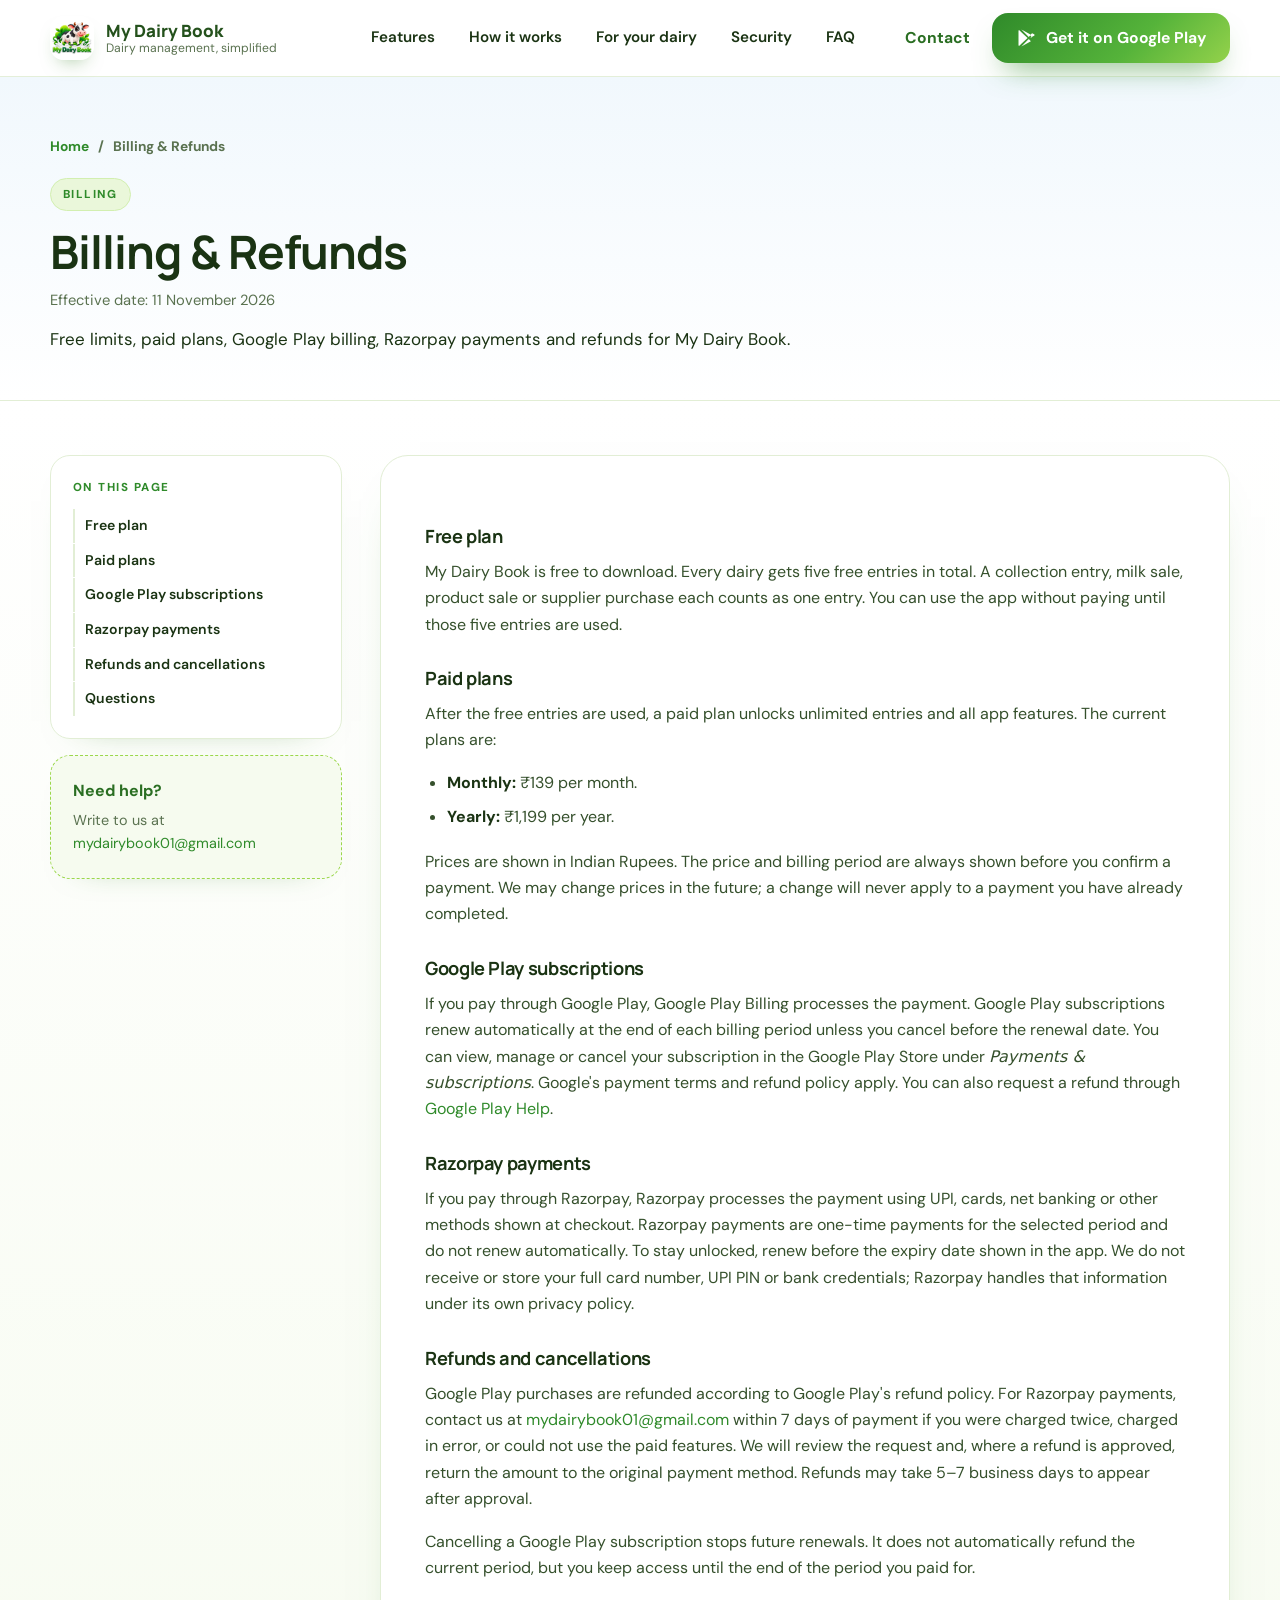
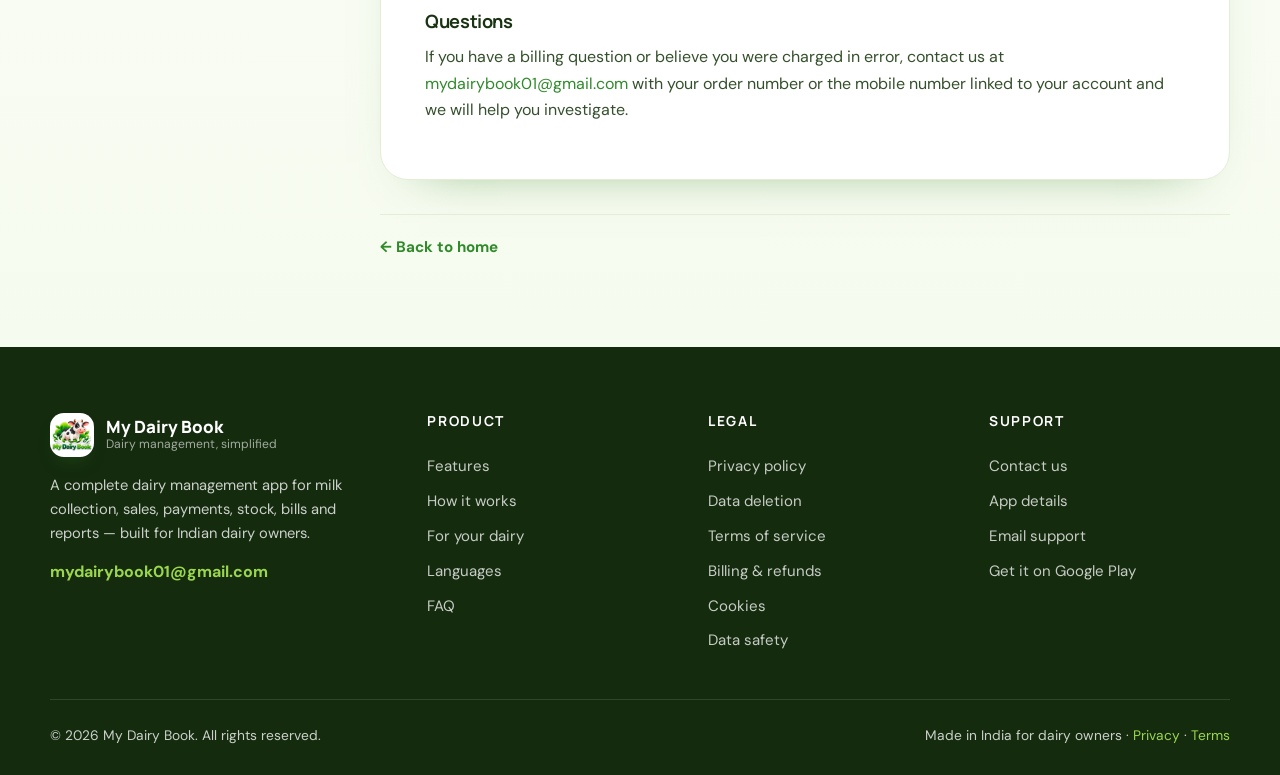
==== commit e7fe4eeb: "Link Google Play store page now that the app is live Replace the "Coming soon" badges in the header," ====
--- a/billing-refunds.html
+++ b/billing-refunds.html
@@ -40,10 +40,10 @@
 
       <div class="header-actions">
         <a class="btn btn-ghost desktop-only" href="index.html#contact">Contact</a>
-        <span class="btn btn-primary btn-coming-soon">
+        <a class="btn btn-primary" href="https://play.google.com/store/apps/details?id=com.mydairybook.my_dairy_book" target="_blank" rel="noopener" aria-label="Get My Dairy Book on Google Play">
           <svg viewBox="0 0 24 24" aria-hidden="true" class="btn-icon"><path d="M3.6 2.4 13.9 12 3.6 21.6c-.4-.3-.6-.8-.6-1.3V3.7c0-.5.2-1 .6-1.3Zm11.7 10.9 2.6 2.6-11.4 6.3 8.8-8.9Zm0-2.6L6.5 1.8l11.4 6.3-2.6 2.6Zm1.4 1.3 5-2.7c.7-.4.7-1.4 0-1.8l-2.4-1.3-2.6 2.6 2.6 2.6-2.6.6Z"/></svg>
-          Coming soon
-        </span>
+          Get it on Google Play
+        </a>
         <button type="button" class="menu-toggle" aria-label="Open menu" aria-expanded="false" aria-controls="mobile-nav">
           <span></span><span></span><span></span>
         </button>
@@ -171,7 +171,7 @@
         <a href="index.html#contact">Contact us</a>
         <a href="index.html#app-details">App details</a>
         <a href="mailto:mydairybook01@gmail.com">Email support</a>
-        <span class="footer-coming-soon">Google Play — coming soon</span>
+        <a href="https://play.google.com/store/apps/details?id=com.mydairybook.my_dairy_book" target="_blank" rel="noopener">Get it on Google Play</a>
       </div>
     </div>
 
